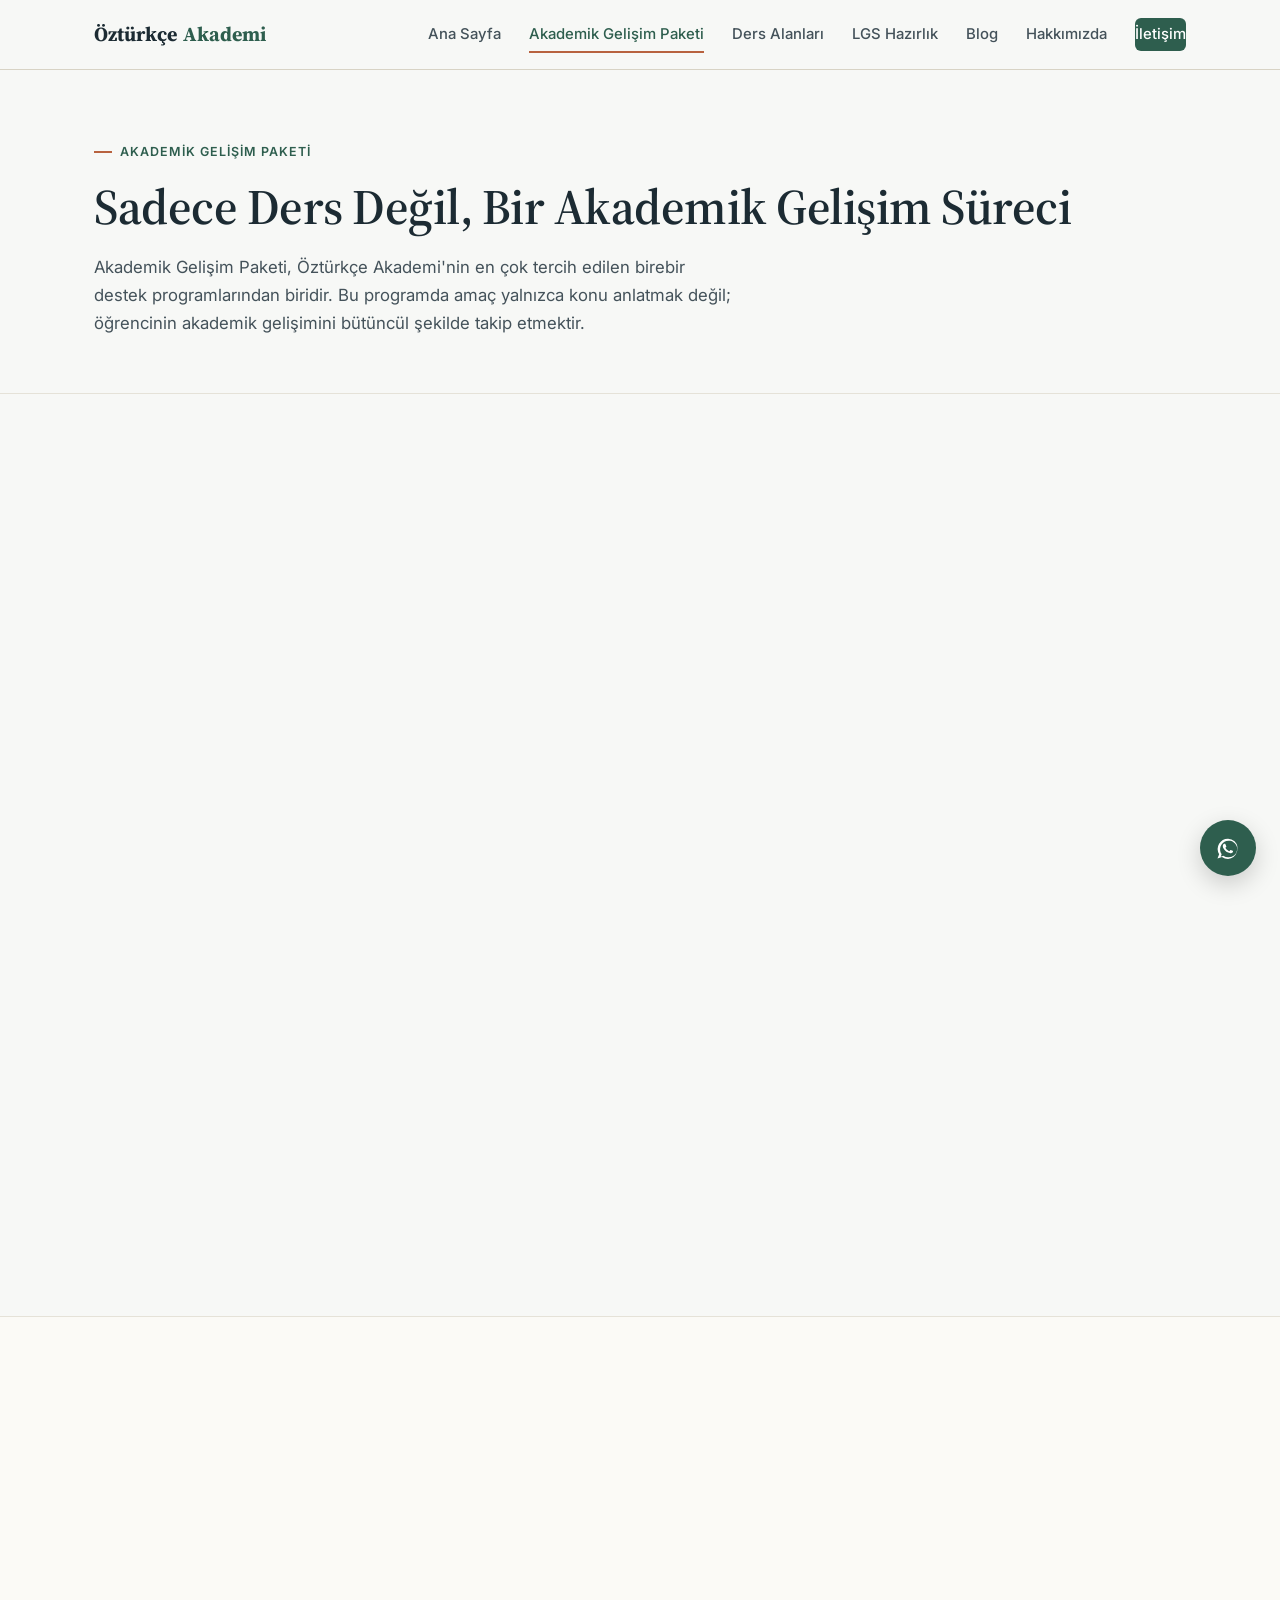
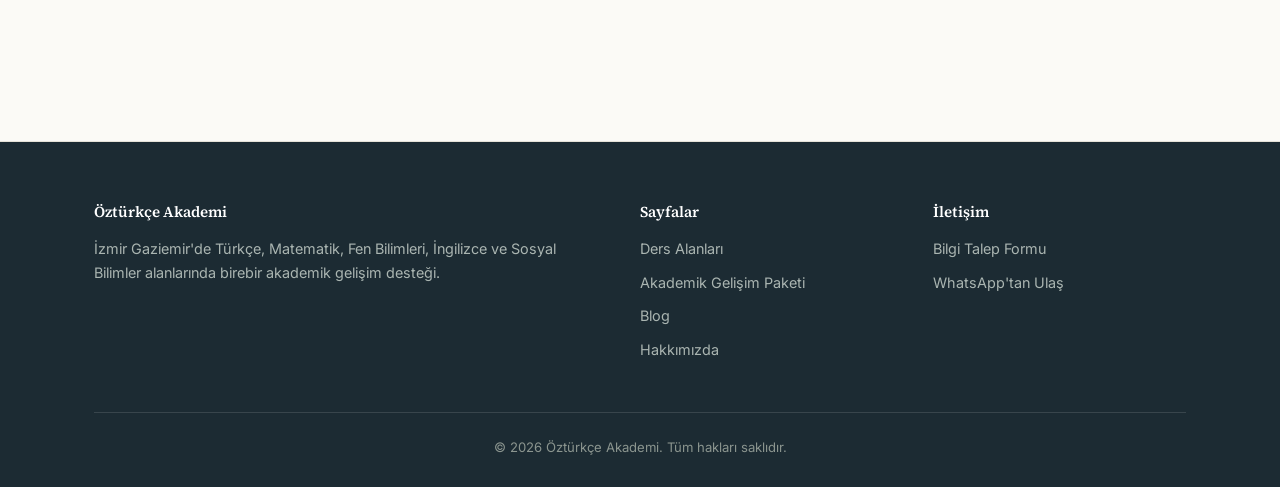
==== akademik-gelisim-paketi.html @ be7830d5 "Add files via upload" ====
<!DOCTYPE html>
<html lang="tr">
<head>
<meta charset="UTF-8">
<meta name="viewport" content="width=device-width, initial-scale=1.0">
<title>Akademik Gelişim Paketi | Öztürkçe Akademi</title>
<meta name="description" content="Sadece ders değil, bir akademik gelişim süreci. Öztürkçe Akademi'nin en çok tercih edilen birebir destek programı.">
<link rel="preconnect" href="https://fonts.googleapis.com">
<link rel="preconnect" href="https://fonts.gstatic.com" crossorigin>
<link href="https://fonts.googleapis.com/css2?family=Source+Serif+4:wght@500;600;700&family=Inter:wght@400;500;600;700&display=swap" rel="stylesheet">
<link rel="stylesheet" href="style.css">
</head>
<body>

<header class="site-header">
  <div class="header-inner">
    <a href="index.html" class="logo">Öztürkçe<span>Akademi</span></a>
    <nav class="nav-links">
      <a href="index.html" data-page="index.html">Ana Sayfa</a>
      <a href="akademik-gelisim-paketi.html" data-page="akademik-gelisim-paketi.html" class="active">Akademik Gelişim Paketi</a>
      <a href="ders-alanlari.html" data-page="ders-alanlari.html">Ders Alanları</a>
      <a href="lgs-hazirlik.html" data-page="lgs-hazirlik.html">LGS Hazırlık</a>
      <a href="blog.html" data-page="blog.html">Blog</a>
      <a href="hakkimizda.html" data-page="hakkimizda.html">Hakkımızda</a>
      <a href="iletisim.html" data-page="iletisim.html" class="nav-cta">İletişim</a>
    </nav>
    <button class="menu-toggle" aria-label="Menüyü aç"><span></span><span></span><span></span></button>
  </div>
</header>

<section class="page-hero">
  <div class="container">
    <span class="eyebrow">Akademik Gelişim Paketi</span>
    <h1>Sadece Ders Değil, Bir Akademik Gelişim Süreci</h1>
    <p class="lead">Akademik Gelişim Paketi, Öztürkçe Akademi'nin en çok tercih edilen birebir destek programlarından biridir. Bu programda amaç yalnızca konu anlatmak değil; öğrencinin akademik gelişimini bütüncül şekilde takip etmektir.</p>
  </div>
</section>

<section class="section">
  <div class="container">
    <div class="section-head fade-up">
      <span class="eyebrow">Program İçeriği</span>
      <h2>Program İçerisinde Yer Alabilecek Başlıklar</h2>
    </div>

    <div class="grid grid-3">
      <div class="note-card fade-up">
        <span class="note-label">Ders</span>
        <h3>Birebir Ders Desteği</h3>
        <p>Öğrencinin ihtiyacına göre planlanan düzenli dersler.</p>
      </div>
      <div class="note-card fade-up">
        <span class="note-label">Plan</span>
        <h3>Çalışma Planı Oluşturma</h3>
        <p>Öğrenciye özel haftalık/aylık çalışma planı.</p>
      </div>
      <div class="note-card fade-up">
        <span class="note-label">Takip</span>
        <h3>Ödev Takibi</h3>
        <p>Verilen ödevlerin düzenli olarak takip edilmesi.</p>
      </div>
      <div class="note-card fade-up">
        <span class="note-label">Uygulama</span>
        <h3>Soru Çözüm Desteği</h3>
        <p>Bilginin soruya dönüştürülmesine yönelik çalışma.</p>
      </div>
      <div class="note-card fade-up">
        <span class="note-label">Değerlendirme</span>
        <h3>Deneme Analizi</h3>
        <p>Deneme sonuçlarının incelenip eksiklerin belirlenmesi.</p>
      </div>
      <div class="note-card fade-up">
        <span class="note-label">Yön</span>
        <h3>Hedef Belirleme</h3>
        <p>Öğrenciyle birlikte gerçekçi akademik hedefler oluşturma.</p>
      </div>
    </div>

    <div class="note-card fade-up mt-40" style="border-left-color: var(--clay);">
      <span class="note-label">İletişim</span>
      <h3>Düzenli Veli Bilgilendirmesi</h3>
      <p>Süreç boyunca veliler, öğrencinin gelişimi hakkında düzenli olarak bilgilendirilir.</p>
    </div>
  </div>
</section>

<section class="section section-alt">
  <div class="container text-center fade-up" style="max-width:680px;">
    <h2>Bu Paket Hakkında Bilgi Almak İster Misiniz?</h2>
    <p style="margin-top:16px; margin-bottom:32px;">Öğrencinizin ihtiyaçlarını değerlendirelim ve Akademik Gelişim Paketi'nin uygunluğunu birlikte inceleyelim.</p>
    <div class="hero-actions" style="justify-content:center;">
      <a href="iletisim.html" class="btn btn-primary">Bilgi Al</a>
      <a href="#" data-whatsapp class="btn btn-whatsapp">WhatsApp'tan Ulaş</a>
    </div>
  </div>
</section>

<footer class="site-footer">
  <div class="container">
    <div class="footer-grid">
      <div>
        <h4>Öztürkçe Akademi</h4>
        <p>İzmir Gaziemir'de Türkçe, Matematik, Fen Bilimleri, İngilizce ve Sosyal Bilimler alanlarında birebir akademik gelişim desteği.</p>
      </div>
      <div>
        <h4>Sayfalar</h4>
        <a href="ders-alanlari.html">Ders Alanları</a>
        <a href="akademik-gelisim-paketi.html">Akademik Gelişim Paketi</a>
        <a href="blog.html">Blog</a>
        <a href="hakkimizda.html">Hakkımızda</a>
      </div>
      <div>
        <h4>İletişim</h4>
        <a href="iletisim.html">Bilgi Talep Formu</a>
        <a href="#" data-whatsapp>WhatsApp'tan Ulaş</a>
      </div>
    </div>
    <div class="footer-bottom">© 2026 Öztürkçe Akademi. Tüm hakları saklıdır.</div>
  </div>
</footer>

<a href="#" data-whatsapp class="whatsapp-float" aria-label="WhatsApp">
  <svg width="28" height="28" viewBox="0 0 24 24" fill="none"><path d="M17.6 6.32A8.86 8.86 0 0 0 12.05 4a8.83 8.83 0 0 0-7.65 13.3L3 21l3.84-1.34a8.84 8.84 0 0 0 5.2 1.67A8.86 8.86 0 0 0 17.6 6.32ZM12.05 19.9a7.33 7.33 0 0 1-3.74-1.03l-.27-.16-2.27.8.76-2.2-.18-.28a7.36 7.36 0 1 1 13.6-3.94 7.34 7.34 0 0 1-7.9 6.81Zm4.04-5.5c-.22-.11-1.3-.64-1.5-.71-.2-.07-.35-.11-.5.11-.15.22-.57.71-.7.85-.13.15-.26.16-.48.05-.22-.1-.94-.35-1.79-1.1-.66-.59-1.1-1.32-1.23-1.54-.13-.22-.01-.34.1-.45.1-.1.22-.27.33-.4.11-.13.15-.23.22-.38.07-.15.04-.28-.03-.39-.07-.11-.5-1.2-.69-1.65-.18-.43-.37-.37-.5-.38-.13-.01-.27-.01-.42-.01-.15 0-.38.05-.58.27-.2.22-.77.75-.77 1.84 0 1.08.79 2.13.9 2.28.11.15 1.5 2.3 3.68 3.14 2.18.84 2.18.56 2.57.53.39-.04 1.3-.53 1.48-1.04.18-.51.18-.95.13-1.04-.05-.1-.2-.16-.42-.27Z" fill="white"/></svg>
</a>

<script src="main.js"></script>
</body>
</html>
---- style.css ----
/* ====================================================
   ÖZTÜRKÇE AKADEMİ — ORTAK STİL
   ==================================================== */

:root {
  /* Renkler */
  --paper: #F7F8F6;
  --paper-warm: #FBFAF6;
  --ink: #1C2B33;
  --ink-soft: #44525A;
  --pine: #2E5E4E;
  --pine-dark: #20453A;
  --clay: #B8623F;
  --clay-dark: #9C4F30;
  --line: #D8D3C5;
  --line-soft: #E5E2D8;
  --card-bg: #FFFFFF;

  /* Tipografi */
  --font-display: "Source Serif 4", Georgia, serif;
  --font-body: "Inter", -apple-system, BlinkMacSystemFont, "Segoe UI", sans-serif;

  /* Ölçü */
  --max-width: 1140px;
  --radius: 6px;
}

* {
  margin: 0;
  padding: 0;
  box-sizing: border-box;
}

html {
  scroll-behavior: smooth;
}

body {
  font-family: var(--font-body);
  background: var(--paper);
  color: var(--ink);
  line-height: 1.65;
  font-size: 16px;
  -webkit-font-smoothing: antialiased;
}

@media (prefers-reduced-motion: reduce) {
  *, *::before, *::after {
    animation-duration: 0.001ms !important;
    animation-iteration-count: 1 !important;
    transition-duration: 0.001ms !important;
    scroll-behavior: auto !important;
  }
}

img { max-width: 100%; display: block; }

a { color: inherit; text-decoration: none; }

.container {
  max-width: var(--max-width);
  margin: 0 auto;
  padding: 0 24px;
}

h1, h2, h3, h4 {
  font-family: var(--font-display);
  font-weight: 600;
  color: var(--ink);
  line-height: 1.25;
}

h1 { font-size: clamp(2rem, 4vw, 3.1rem); letter-spacing: -0.01em; }
h2 { font-size: clamp(1.6rem, 3vw, 2.3rem); letter-spacing: -0.01em; }
h3 { font-size: 1.25rem; }

p { color: var(--ink-soft); }

.eyebrow {
  display: inline-flex;
  align-items: center;
  gap: 8px;
  font-family: var(--font-body);
  font-size: 0.78rem;
  font-weight: 600;
  letter-spacing: 0.08em;
  text-transform: uppercase;
  color: var(--pine);
  margin-bottom: 14px;
}

.eyebrow::before {
  content: "";
  width: 18px;
  height: 2px;
  background: var(--clay);
  display: inline-block;
}

/* ---------- Üst menü ---------- */
.site-header {
  position: sticky;
  top: 0;
  z-index: 100;
  background: rgba(247, 248, 246, 0.92);
  backdrop-filter: blur(8px);
  border-bottom: 1px solid var(--line);
}

.header-inner {
  display: flex;
  align-items: center;
  justify-content: space-between;
  padding: 18px 24px;
  max-width: var(--max-width);
  margin: 0 auto;
}

.logo {
  font-family: var(--font-display);
  font-size: 1.25rem;
  font-weight: 700;
  color: var(--ink);
  display: flex;
  align-items: baseline;
  gap: 6px;
}

.logo span {
  color: var(--pine);
}

.nav-links {
  display: flex;
  gap: 28px;
  align-items: center;
}

.nav-links a {
  font-size: 0.93rem;
  font-weight: 500;
  color: var(--ink-soft);
  position: relative;
  padding: 4px 0;
  transition: color 0.2s ease;
}

.nav-links a:hover,
.nav-links a.active {
  color: var(--pine);
}

.nav-links a.active::after {
  content: "";
  position: absolute;
  bottom: -2px;
  left: 0;
  width: 100%;
  height: 2px;
  background: var(--clay);
}

.nav-cta {
  background: var(--pine);
  color: #fff !important;
  padding: 10px 20px;
  border-radius: var(--radius);
  font-weight: 600;
  font-size: 0.9rem;
  transition: background 0.2s ease;
}

.nav-cta:hover {
  background: var(--pine-dark);
}

.menu-toggle {
  display: none;
  flex-direction: column;
  gap: 5px;
  background: none;
  border: none;
  cursor: pointer;
  padding: 6px;
}

.menu-toggle span {
  width: 24px;
  height: 2px;
  background: var(--ink);
}

@media (max-width: 880px) {
  .nav-links {
    position: fixed;
    top: 65px;
    left: 0;
    right: 0;
    background: var(--paper);
    flex-direction: column;
    align-items: flex-start;
    gap: 0;
    border-bottom: 1px solid var(--line);
    max-height: 0;
    overflow: hidden;
    transition: max-height 0.3s ease;
  }

  .nav-links.open {
    max-height: 480px;
  }

  .nav-links a {
    width: 100%;
    padding: 16px 24px;
    border-bottom: 1px solid var(--line-soft);
  }

  .nav-cta {
    margin: 16px 24px;
  }

  .menu-toggle {
    display: flex;
  }
}

/* ---------- Butonlar ---------- */
.btn {
  display: inline-flex;
  align-items: center;
  gap: 8px;
  padding: 14px 28px;
  border-radius: var(--radius);
  font-weight: 600;
  font-size: 0.95rem;
  cursor: pointer;
  border: none;
  transition: transform 0.15s ease, background 0.2s ease, box-shadow 0.2s ease;
  font-family: var(--font-body);
}

.btn-primary {
  background: var(--pine);
  color: #fff;
}

.btn-primary:hover {
  background: var(--pine-dark);
  box-shadow: 0 6px 18px rgba(46, 94, 78, 0.25);
}

.btn-secondary {
  background: transparent;
  color: var(--ink);
  border: 1.5px solid var(--line);
}

.btn-secondary:hover {
  border-color: var(--pine);
  color: var(--pine);
}

.btn-whatsapp {
  background: #fff;
  color: var(--ink);
  border: 1.5px solid var(--line);
}

.btn-whatsapp:hover {
  border-color: var(--clay);
  color: var(--clay-dark);
}

/* ---------- Hero ---------- */
.hero {
  padding: 100px 0 90px;
  position: relative;
  overflow: hidden;
}

.hero::before {
  content: "";
  position: absolute;
  top: -120px;
  right: -120px;
  width: 420px;
  height: 420px;
  background: radial-gradient(circle, rgba(46, 94, 78, 0.08), transparent 70%);
  pointer-events: none;
}

.hero-inner {
  max-width: 760px;
  position: relative;
  z-index: 1;
}

.hero h1 {
  margin-bottom: 22px;
}

.hero .lead {
  font-size: 1.1rem;
  color: var(--ink-soft);
  max-width: 620px;
  margin-bottom: 36px;
}

.hero-actions {
  display: flex;
  gap: 14px;
  flex-wrap: wrap;
}

/* ---------- Bölüm genel ---------- */
.section {
  padding: 88px 0;
}

.section-alt {
  background: var(--paper-warm);
  border-top: 1px solid var(--line-soft);
  border-bottom: 1px solid var(--line-soft);
}

.section-head {
  max-width: 680px;
  margin-bottom: 52px;
}

.section-head.center {
  margin-left: auto;
  margin-right: auto;
  text-align: center;
}

.section-head p {
  font-size: 1.02rem;
}

/* ---------- Not defteri kartı (imza öğesi) ---------- */
.note-card {
  background: var(--card-bg);
  border: 1px solid var(--line-soft);
  border-left: 3px solid var(--pine);
  border-radius: var(--radius);
  padding: 28px 26px;
  transition: border-left-color 0.2s ease, transform 0.2s ease;
}

.note-card:hover {
  border-left-color: var(--clay);
  transform: translateY(-2px);
}

.note-card .note-label {
  font-size: 0.72rem;
  font-weight: 700;
  letter-spacing: 0.06em;
  text-transform: uppercase;
  color: var(--clay-dark);
  margin-bottom: 12px;
  display: block;
}

.note-card h3 {
  margin-bottom: 10px;
}

.note-card p {
  font-size: 0.95rem;
  margin: 0;
}

.grid {
  display: grid;
  gap: 22px;
}

.grid-3 { grid-template-columns: repeat(3, 1fr); }
.grid-2 { grid-template-columns: repeat(2, 1fr); }

@media (max-width: 880px) {
  .grid-3, .grid-2 { grid-template-columns: 1fr; }
}

/* ---------- Ders alanı kartları ---------- */
.subject-card {
  background: var(--card-bg);
  border: 1px solid var(--line-soft);
  border-radius: var(--radius);
  padding: 32px;
}

.subject-card h3 {
  margin-bottom: 12px;
  color: var(--pine-dark);
}

.subject-card > p {
  font-size: 0.95rem;
  margin-bottom: 18px;
}

.subject-card ul {
  list-style: none;
  display: flex;
  flex-direction: column;
  gap: 9px;
}

.subject-card li {
  font-size: 0.92rem;
  color: var(--ink-soft);
  padding-left: 18px;
  position: relative;
}

.subject-card li::before {
  content: "—";
  position: absolute;
  left: 0;
  color: var(--clay);
}

/* ---------- Süreç adımları ---------- */
.process-list {
  display: flex;
  flex-direction: column;
}

.process-step {
  display: grid;
  grid-template-columns: 64px 1fr;
  gap: 20px;
  padding: 26px 0;
  border-bottom: 1px solid var(--line-soft);
}

.process-step:last-child { border-bottom: none; }

.process-num {
  font-family: var(--font-display);
  font-size: 1.6rem;
  color: var(--line);
  font-weight: 700;
}

.process-step h3 { margin-bottom: 6px; }
.process-step p { font-size: 0.95rem; margin: 0; }

/* ---------- Liste / checkmark ---------- */
.check-grid {
  display: grid;
  grid-template-columns: repeat(2, 1fr);
  gap: 16px 32px;
}

@media (max-width: 700px) {
  .check-grid { grid-template-columns: 1fr; }
}

.check-item {
  display: flex;
  align-items: flex-start;
  gap: 12px;
  font-size: 0.97rem;
  color: var(--ink);
}

.check-item .mark {
  color: var(--pine);
  font-weight: 700;
  flex-shrink: 0;
}

/* ---------- SSS ---------- */
.faq-item {
  border-bottom: 1px solid var(--line-soft);
}

.faq-question {
  width: 100%;
  text-align: left;
  background: none;
  border: none;
  padding: 22px 0;
  font-family: var(--font-display);
  font-size: 1.05rem;
  font-weight: 600;
  color: var(--ink);
  cursor: pointer;
  display: flex;
  justify-content: space-between;
  align-items: center;
  gap: 16px;
}

.faq-question .icon {
  flex-shrink: 0;
  width: 22px;
  height: 22px;
  border: 1.5px solid var(--line);
  border-radius: 50%;
  display: flex;
  align-items: center;
  justify-content: center;
  font-size: 0.85rem;
  color: var(--pine);
  transition: transform 0.25s ease;
}

.faq-item.open .icon {
  transform: rotate(45deg);
  border-color: var(--pine);
}

.faq-answer {
  max-height: 0;
  overflow: hidden;
  transition: max-height 0.3s ease;
}

.faq-item.open .faq-answer {
  max-height: 300px;
}

.faq-answer p {
  padding-bottom: 22px;
  font-size: 0.96rem;
}

/* ---------- Form ---------- */
.form-card {
  background: var(--card-bg);
  border: 1px solid var(--line-soft);
  border-radius: var(--radius);
  padding: 40px;
}

.form-row {
  display: grid;
  grid-template-columns: 1fr 1fr;
  gap: 18px;
}

@media (max-width: 600px) {
  .form-row { grid-template-columns: 1fr; }
}

.field {
  display: flex;
  flex-direction: column;
  gap: 7px;
  margin-bottom: 18px;
}

.field label {
  font-size: 0.85rem;
  font-weight: 600;
  color: var(--ink);
}

.field label .req {
  color: var(--clay);
}

.field input,
.field select,
.field textarea {
  font-family: var(--font-body);
  font-size: 0.95rem;
  padding: 12px 14px;
  border: 1.5px solid var(--line);
  border-radius: var(--radius);
  background: var(--paper);
  color: var(--ink);
  transition: border-color 0.2s ease;
}

.field input:focus,
.field select:focus,
.field textarea:focus {
  outline: none;
  border-color: var(--pine);
}

.field textarea { resize: vertical; min-height: 100px; }

.form-status {
  margin-top: 16px;
  font-size: 0.92rem;
  padding: 12px 16px;
  border-radius: var(--radius);
  display: none;
}

.form-status.success {
  display: block;
  background: rgba(46, 94, 78, 0.1);
  color: var(--pine-dark);
}

.form-status.error {
  display: block;
  background: rgba(184, 98, 63, 0.1);
  color: var(--clay-dark);
}

/* ---------- Footer ---------- */
.site-footer {
  background: var(--ink);
  color: #D9DEDC;
  padding: 60px 0 28px;
}

.footer-grid {
  display: grid;
  grid-template-columns: 2fr 1fr 1fr;
  gap: 40px;
  margin-bottom: 40px;
}

@media (max-width: 700px) {
  .footer-grid { grid-template-columns: 1fr; }
}

.footer-grid h4 {
  color: #fff;
  font-size: 0.95rem;
  margin-bottom: 16px;
}

.footer-grid a, .footer-grid p {
  color: #AAB5B1;
  font-size: 0.9rem;
  display: block;
  margin-bottom: 10px;
}

.footer-grid a:hover { color: #fff; }

.footer-bottom {
  border-top: 1px solid rgba(255,255,255,0.12);
  padding-top: 24px;
  font-size: 0.82rem;
  color: #8B958F;
  text-align: center;
}

/* ---------- Scroll fade-up ---------- */
.fade-up {
  opacity: 0;
  transform: translateY(16px);
  transition: opacity 0.6s ease, transform 0.6s ease;
}

.fade-up.visible {
  opacity: 1;
  transform: translateY(0);
}

/* ---------- Sayfa üst başlığı (alt sayfalar için) ---------- */
.page-hero {
  padding: 64px 0 56px;
  border-bottom: 1px solid var(--line-soft);
}

.page-hero .lead {
  font-size: 1.05rem;
  max-width: 640px;
  margin-top: 16px;
}

/* ---------- WhatsApp sabit buton ---------- */
.whatsapp-float {
  position: fixed;
  bottom: 24px;
  right: 24px;
  background: var(--pine);
  color: #fff;
  width: 56px;
  height: 56px;
  border-radius: 50%;
  display: flex;
  align-items: center;
  justify-content: center;
  box-shadow: 0 8px 24px rgba(0,0,0,0.18);
  z-index: 99;
  transition: transform 0.2s ease, background 0.2s ease;
}

.whatsapp-float:hover {
  background: var(--pine-dark);
  transform: scale(1.06);
}

/* ---------- Yardımcı ---------- */
.text-center { text-align: center; }
.mt-40 { margin-top: 40px; }
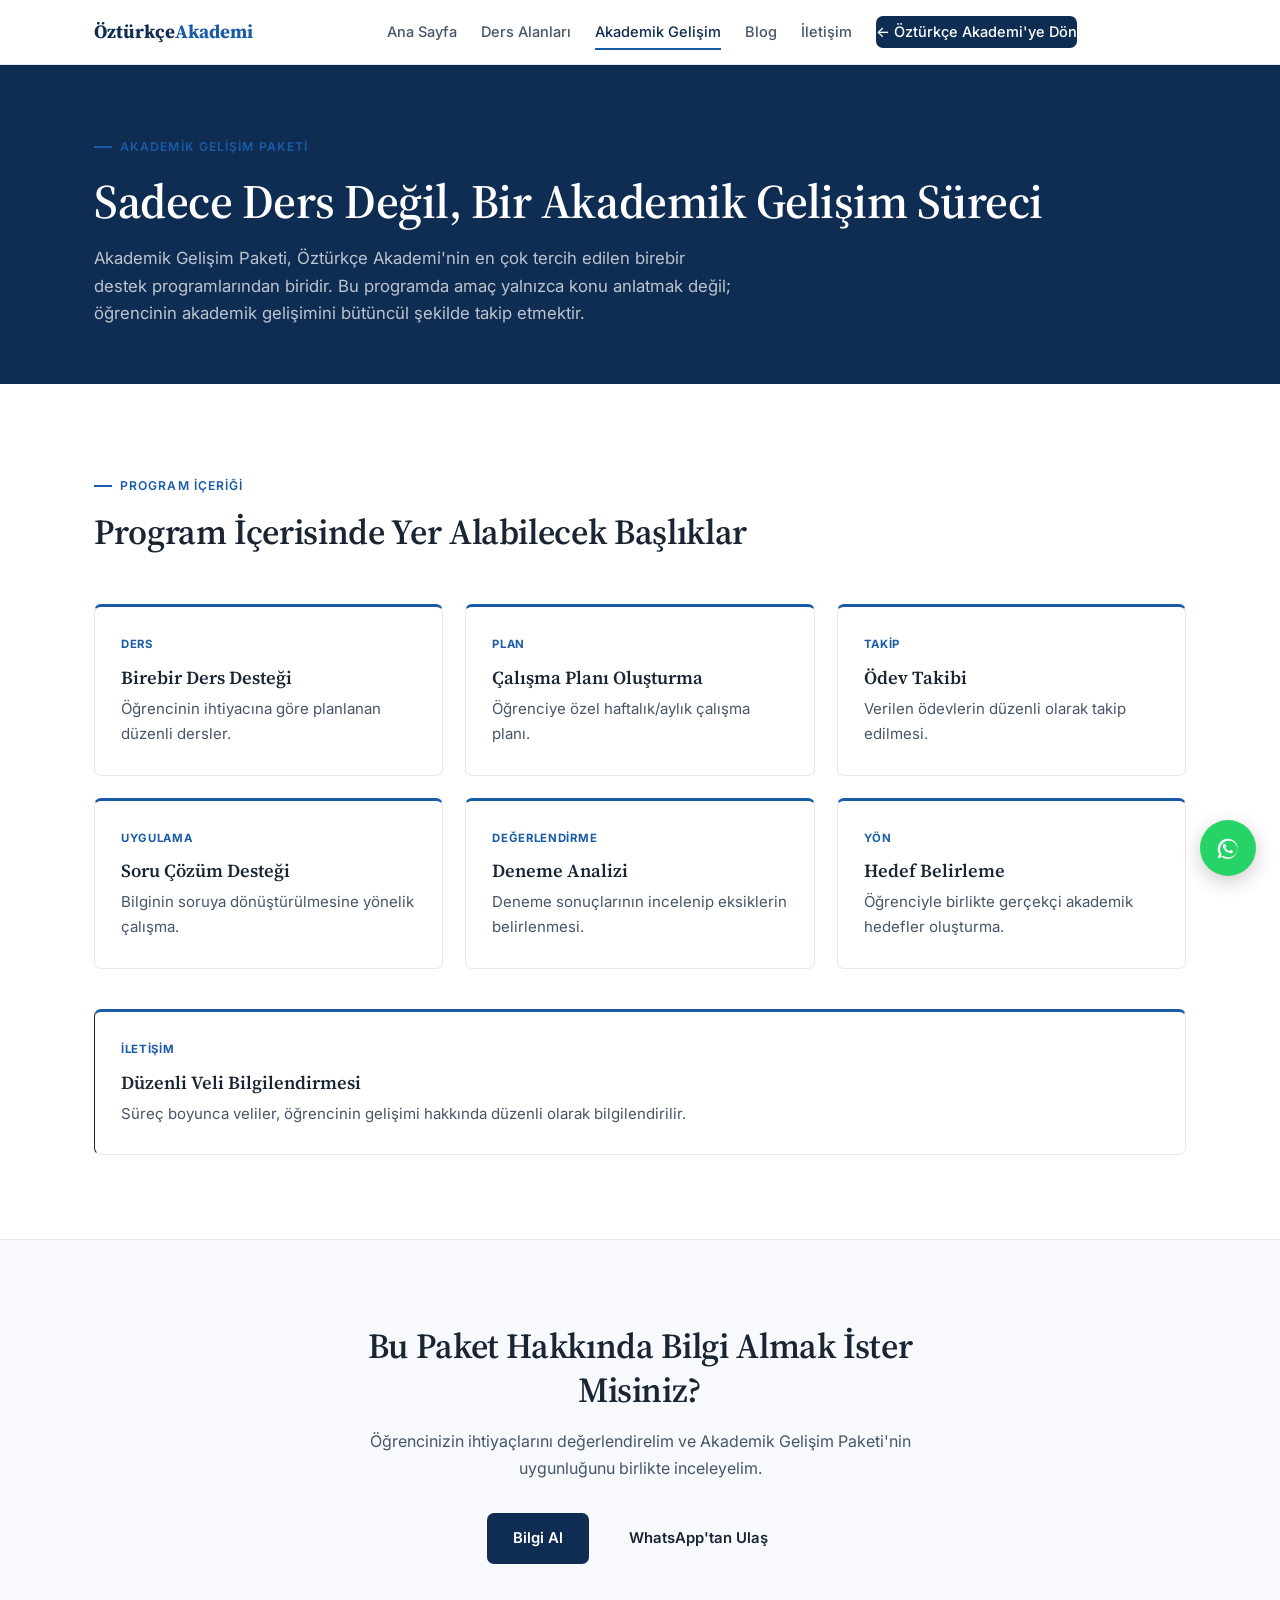
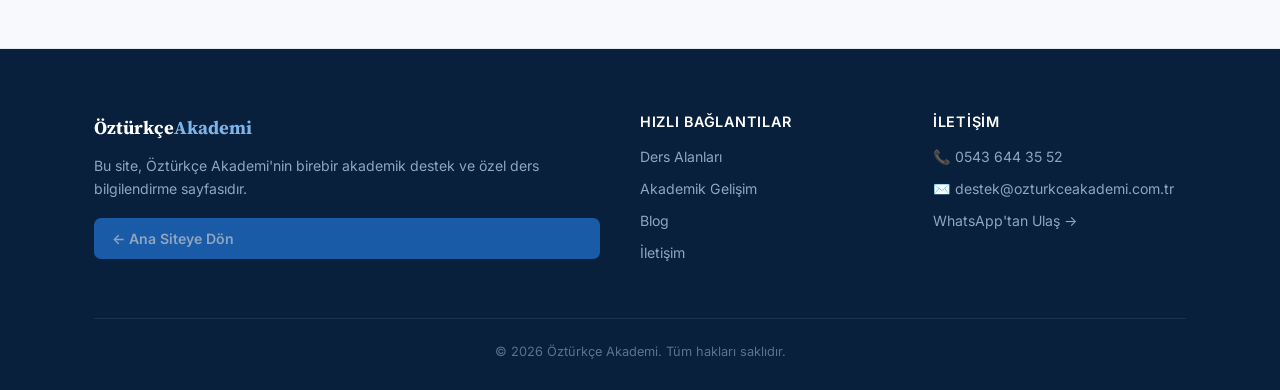
==== commit b9c1d356: "Update akademik-gelisim-paketi.html" ====
--- a/akademik-gelisim-paketi.html
+++ b/akademik-gelisim-paketi.html
@@ -14,17 +14,18 @@
 
 <header class="site-header">
   <div class="header-inner">
-    <a href="index.html" class="logo">Öztürkçe<span>Akademi</span></a>
+    <a href="https://ozturkceakademi.com" class="logo">Öztürkçe<span>Akademi</span></a>
     <nav class="nav-links">
       <a href="index.html" data-page="index.html">Ana Sayfa</a>
-      <a href="akademik-gelisim-paketi.html" data-page="akademik-gelisim-paketi.html" class="active">Akademik Gelişim Paketi</a>
       <a href="ders-alanlari.html" data-page="ders-alanlari.html">Ders Alanları</a>
-      <a href="lgs-hazirlik.html" data-page="lgs-hazirlik.html">LGS Hazırlık</a>
+      <a href="akademik-gelisim-paketi.html" data-page="akademik-gelisim-paketi.html">Akademik Gelişim</a>
       <a href="blog.html" data-page="blog.html">Blog</a>
-      <a href="hakkimizda.html" data-page="hakkimizda.html">Hakkımızda</a>
-      <a href="iletisim.html" data-page="iletisim.html" class="nav-cta">İletişim</a>
+      <a href="iletisim.html" data-page="iletisim.html">İletişim</a>
+      <a href="https://ozturkceakademi.com" class="nav-cta-back">← Öztürkçe Akademi'ye Dön</a>
     </nav>
-    <button class="menu-toggle" aria-label="Menüyü aç"><span></span><span></span><span></span></button>
+    <button class="menu-toggle" aria-label="Menüyü aç">
+      <span></span><span></span><span></span>
+    </button>
   </div>
 </header>
 
@@ -98,21 +99,23 @@
 <footer class="site-footer">
   <div class="container">
     <div class="footer-grid">
-      <div>
-        <h4>Öztürkçe Akademi</h4>
-        <p>İzmir Gaziemir'de Türkçe, Matematik, Fen Bilimleri, İngilizce ve Sosyal Bilimler alanlarında birebir akademik gelişim desteği.</p>
+      <div class="footer-brand">
+        <a href="https://ozturkceakademi.com" class="logo">Öztürkçe<span>Akademi</span></a>
+        <p>Bu site, Öztürkçe Akademi'nin birebir akademik destek ve özel ders bilgilendirme sayfasıdır.</p>
+        <a href="https://ozturkceakademi.com" class="footer-back-btn">← Ana Siteye Dön</a>
       </div>
-      <div>
-        <h4>Sayfalar</h4>
+      <div class="footer-col">
+        <h4>Hızlı Bağlantılar</h4>
         <a href="ders-alanlari.html">Ders Alanları</a>
-        <a href="akademik-gelisim-paketi.html">Akademik Gelişim Paketi</a>
+        <a href="akademik-gelisim-paketi.html">Akademik Gelişim</a>
         <a href="blog.html">Blog</a>
-        <a href="hakkimizda.html">Hakkımızda</a>
+        <a href="iletisim.html">İletişim</a>
       </div>
-      <div>
+      <div class="footer-col">
         <h4>İletişim</h4>
-        <a href="iletisim.html">Bilgi Talep Formu</a>
-        <a href="#" data-whatsapp>WhatsApp'tan Ulaş</a>
+        <p>📞 0543 644 35 52</p>
+        <p>✉️ destek@ozturkceakademi.com.tr</p>
+        <a href="#" data-whatsapp style="margin-top:8px;">WhatsApp'tan Ulaş →</a>
       </div>
     </div>
     <div class="footer-bottom">© 2026 Öztürkçe Akademi. Tüm hakları saklıdır.</div>
--- a/style.css
+++ b/style.css
@@ -1,44 +1,41 @@
 /* ====================================================
-   ÖZTÜRKÇE AKADEMİ — ORTAK STİL
+   ÖZTÜRKÇE AKADEMİ ÖZEL DERS — ORTAK STİL
+   Marka: Lacivert / Kurumsal Mavi / Beyaz
    ==================================================== */
 
 :root {
-  /* Renkler */
-  --paper: #F7F8F6;
-  --paper-warm: #FBFAF6;
-  --ink: #1C2B33;
-  --ink-soft: #44525A;
-  --pine: #2E5E4E;
-  --pine-dark: #20453A;
-  --clay: #B8623F;
-  --clay-dark: #9C4F30;
-  --line: #D8D3C5;
-  --line-soft: #E5E2D8;
-  --card-bg: #FFFFFF;
+  /* Ana renkler — lacivert & mavi */
+  --navy:       #0F2C52;
+  --navy-dark:  #09203C;
+  --blue:       #1A5BA8;
+  --blue-light: #2E74C0;
+  --blue-pale:  #EBF2FB;
+  --white:      #FFFFFF;
+  --off-white:  #F7F9FC;
+  --gray-light: #EEF1F5;
+  --gray:       #C8D0DA;
+  --gray-soft:  #E4E9F0;
+  --text:       #1A2533;
+  --text-soft:  #475569;
+  --card-bg:    #FFFFFF;
 
   /* Tipografi */
   --font-display: "Source Serif 4", Georgia, serif;
-  --font-body: "Inter", -apple-system, BlinkMacSystemFont, "Segoe UI", sans-serif;
+  --font-body:    "Inter", -apple-system, BlinkMacSystemFont, "Segoe UI", sans-serif;
 
   /* Ölçü */
   --max-width: 1140px;
-  --radius: 6px;
-}
-
-* {
-  margin: 0;
-  padding: 0;
-  box-sizing: border-box;
-}
-
-html {
-  scroll-behavior: smooth;
-}
+  --radius:    7px;
+}
+
+* { margin: 0; padding: 0; box-sizing: border-box; }
+
+html { scroll-behavior: smooth; }
 
 body {
   font-family: var(--font-body);
-  background: var(--paper);
-  color: var(--ink);
+  background: var(--white);
+  color: var(--text);
   line-height: 1.65;
   font-size: 16px;
   -webkit-font-smoothing: antialiased;
@@ -47,15 +44,12 @@
 @media (prefers-reduced-motion: reduce) {
   *, *::before, *::after {
     animation-duration: 0.001ms !important;
-    animation-iteration-count: 1 !important;
     transition-duration: 0.001ms !important;
-    scroll-behavior: auto !important;
   }
 }
 
 img { max-width: 100%; display: block; }
-
-a { color: inherit; text-decoration: none; }
+a   { color: inherit; text-decoration: none; }
 
 .container {
   max-width: var(--max-width);
@@ -66,26 +60,26 @@
 h1, h2, h3, h4 {
   font-family: var(--font-display);
   font-weight: 600;
-  color: var(--ink);
+  color: var(--text);
   line-height: 1.25;
 }
 
-h1 { font-size: clamp(2rem, 4vw, 3.1rem); letter-spacing: -0.01em; }
-h2 { font-size: clamp(1.6rem, 3vw, 2.3rem); letter-spacing: -0.01em; }
-h3 { font-size: 1.25rem; }
-
-p { color: var(--ink-soft); }
+h1 { font-size: clamp(2rem, 4vw, 3rem); letter-spacing: -0.01em; }
+h2 { font-size: clamp(1.55rem, 3vw, 2.2rem); letter-spacing: -0.01em; }
+h3 { font-size: 1.15rem; }
+
+p { color: var(--text-soft); }
 
 .eyebrow {
   display: inline-flex;
   align-items: center;
   gap: 8px;
   font-family: var(--font-body);
-  font-size: 0.78rem;
-  font-weight: 600;
-  letter-spacing: 0.08em;
+  font-size: 0.76rem;
+  font-weight: 600;
+  letter-spacing: 0.09em;
   text-transform: uppercase;
-  color: var(--pine);
+  color: var(--blue);
   margin-bottom: 14px;
 }
 
@@ -93,86 +87,85 @@
   content: "";
   width: 18px;
   height: 2px;
-  background: var(--clay);
+  background: var(--blue);
   display: inline-block;
 }
 
-/* ---------- Üst menü ---------- */
+/* ========== ÜST MENÜ ========== */
 .site-header {
   position: sticky;
   top: 0;
   z-index: 100;
-  background: rgba(247, 248, 246, 0.92);
+  background: rgba(255, 255, 255, 0.96);
   backdrop-filter: blur(8px);
-  border-bottom: 1px solid var(--line);
+  border-bottom: 1px solid var(--gray-soft);
+  box-shadow: 0 1px 4px rgba(0,0,0,0.06);
 }
 
 .header-inner {
   display: flex;
   align-items: center;
   justify-content: space-between;
-  padding: 18px 24px;
+  padding: 16px 24px;
   max-width: var(--max-width);
   margin: 0 auto;
+  gap: 24px;
 }
 
 .logo {
   font-family: var(--font-display);
-  font-size: 1.25rem;
+  font-size: 1.18rem;
   font-weight: 700;
-  color: var(--ink);
-  display: flex;
-  align-items: baseline;
-  gap: 6px;
-}
-
-.logo span {
-  color: var(--pine);
-}
+  color: var(--navy);
+  white-space: nowrap;
+  flex-shrink: 0;
+}
+
+.logo span { color: var(--blue); }
 
 .nav-links {
   display: flex;
-  gap: 28px;
+  gap: 24px;
   align-items: center;
+  flex: 1;
+  justify-content: center;
 }
 
 .nav-links a {
-  font-size: 0.93rem;
+  font-size: 0.91rem;
   font-weight: 500;
-  color: var(--ink-soft);
+  color: var(--text-soft);
+  padding: 4px 0;
   position: relative;
-  padding: 4px 0;
-  transition: color 0.2s ease;
+  transition: color 0.2s;
+  white-space: nowrap;
 }
 
 .nav-links a:hover,
-.nav-links a.active {
-  color: var(--pine);
-}
+.nav-links a.active { color: var(--navy); }
 
 .nav-links a.active::after {
   content: "";
   position: absolute;
-  bottom: -2px;
-  left: 0;
-  width: 100%;
-  height: 2px;
-  background: var(--clay);
-}
-
-.nav-cta {
-  background: var(--pine);
+  bottom: -2px; left: 0;
+  width: 100%; height: 2px;
+  background: var(--blue);
+}
+
+.nav-cta-back {
+  background: var(--navy);
   color: #fff !important;
-  padding: 10px 20px;
-  border-radius: var(--radius);
-  font-weight: 600;
-  font-size: 0.9rem;
-  transition: background 0.2s ease;
-}
-
-.nav-cta:hover {
-  background: var(--pine-dark);
-}
+  padding: 9px 18px;
+  border-radius: var(--radius);
+  font-weight: 600;
+  font-size: 0.87rem;
+  transition: background 0.2s;
+  white-space: nowrap;
+  flex-shrink: 0;
+}
+
+.nav-cta-back:hover { background: var(--blue); }
+.nav-cta-back::after { display: none !important; }
 
 .menu-toggle {
   display: none;
@@ -184,126 +177,112 @@
   padding: 6px;
 }
 
-.menu-toggle span {
-  width: 24px;
-  height: 2px;
-  background: var(--ink);
-}
-
-@media (max-width: 880px) {
+.menu-toggle span { width: 24px; height: 2px; background: var(--text); }
+
+@media (max-width: 900px) {
   .nav-links {
     position: fixed;
-    top: 65px;
-    left: 0;
-    right: 0;
-    background: var(--paper);
+    top: 61px; left: 0; right: 0;
+    background: var(--white);
     flex-direction: column;
     align-items: flex-start;
+    justify-content: flex-start;
     gap: 0;
-    border-bottom: 1px solid var(--line);
+    border-bottom: 1px solid var(--gray-soft);
     max-height: 0;
     overflow: hidden;
     transition: max-height 0.3s ease;
   }
-
-  .nav-links.open {
-    max-height: 480px;
-  }
-
+  .nav-links.open { max-height: 520px; }
   .nav-links a {
     width: 100%;
-    padding: 16px 24px;
-    border-bottom: 1px solid var(--line-soft);
+    padding: 15px 24px;
+    border-bottom: 1px solid var(--gray-light);
   }
-
-  .nav-cta {
-    margin: 16px 24px;
-  }
-
-  .menu-toggle {
-    display: flex;
-  }
-}
-
-/* ---------- Butonlar ---------- */
+  .nav-cta-back { margin: 14px 24px; }
+  .menu-toggle { display: flex; }
+}
+
+/* ========== BUTONLAR ========== */
 .btn {
   display: inline-flex;
   align-items: center;
   gap: 8px;
-  padding: 14px 28px;
-  border-radius: var(--radius);
-  font-weight: 600;
-  font-size: 0.95rem;
+  padding: 13px 26px;
+  border-radius: var(--radius);
+  font-weight: 600;
+  font-size: 0.93rem;
   cursor: pointer;
   border: none;
-  transition: transform 0.15s ease, background 0.2s ease, box-shadow 0.2s ease;
+  transition: transform 0.15s, background 0.2s, box-shadow 0.2s;
   font-family: var(--font-body);
 }
 
 .btn-primary {
-  background: var(--pine);
+  background: var(--navy);
   color: #fff;
 }
-
 .btn-primary:hover {
-  background: var(--pine-dark);
-  box-shadow: 0 6px 18px rgba(46, 94, 78, 0.25);
+  background: var(--blue);
+  box-shadow: 0 6px 20px rgba(26, 91, 168, 0.28);
 }
 
 .btn-secondary {
+  background: var(--white);
+  color: var(--navy);
+  border: 1.5px solid var(--navy);
+}
+.btn-secondary:hover {
+  background: var(--blue-pale);
+}
+
+.btn-outline {
   background: transparent;
-  color: var(--ink);
-  border: 1.5px solid var(--line);
-}
-
-.btn-secondary:hover {
-  border-color: var(--pine);
-  color: var(--pine);
-}
-
-.btn-whatsapp {
-  background: #fff;
-  color: var(--ink);
-  border: 1.5px solid var(--line);
-}
-
-.btn-whatsapp:hover {
-  border-color: var(--clay);
-  color: var(--clay-dark);
-}
-
-/* ---------- Hero ---------- */
+  color: var(--white);
+  border: 1.5px solid rgba(255,255,255,0.55);
+}
+.btn-outline:hover {
+  background: rgba(255,255,255,0.12);
+  border-color: rgba(255,255,255,0.9);
+}
+
+/* ========== HERO ========== */
 .hero {
+  background: var(--navy);
   padding: 100px 0 90px;
   position: relative;
   overflow: hidden;
 }
 
-.hero::before {
+.hero::after {
   content: "";
   position: absolute;
-  top: -120px;
-  right: -120px;
-  width: 420px;
-  height: 420px;
-  background: radial-gradient(circle, rgba(46, 94, 78, 0.08), transparent 70%);
+  top: -100px; right: -100px;
+  width: 480px; height: 480px;
+  background: radial-gradient(circle, rgba(46,116,192,0.25), transparent 70%);
   pointer-events: none;
 }
 
 .hero-inner {
-  max-width: 760px;
+  max-width: 780px;
   position: relative;
   z-index: 1;
 }
 
+.hero .eyebrow {
+  color: rgba(255,255,255,0.7);
+}
+.hero .eyebrow::before { background: rgba(255,255,255,0.5); }
+
 .hero h1 {
-  margin-bottom: 22px;
+  color: #fff;
+  margin-bottom: 20px;
 }
 
 .hero .lead {
-  font-size: 1.1rem;
-  color: var(--ink-soft);
-  max-width: 620px;
+  font-size: 1.08rem;
+  color: rgba(255,255,255,0.78);
+  max-width: 640px;
   margin-bottom: 36px;
 }
 
@@ -313,183 +292,150 @@
   flex-wrap: wrap;
 }
 
-/* ---------- Bölüm genel ---------- */
-.section {
-  padding: 88px 0;
-}
+/* ========== BÖLÜM GENEL ========== */
+.section { padding: 84px 0; }
 
 .section-alt {
-  background: var(--paper-warm);
-  border-top: 1px solid var(--line-soft);
-  border-bottom: 1px solid var(--line-soft);
-}
-
-.section-head {
-  max-width: 680px;
-  margin-bottom: 52px;
-}
-
+  background: var(--off-white);
+  border-top: 1px solid var(--gray-soft);
+  border-bottom: 1px solid var(--gray-soft);
+}
+
+.section-navy {
+  background: var(--navy);
+}
+
+.section-head { max-width: 680px; margin-bottom: 50px; }
 .section-head.center {
-  margin-left: auto;
-  margin-right: auto;
-  text-align: center;
-}
-
-.section-head p {
-  font-size: 1.02rem;
-}
-
-/* ---------- Not defteri kartı (imza öğesi) ---------- */
+  margin-left: auto; margin-right: auto; text-align: center;
+}
+.section-head p { font-size: 1rem; margin-top: 12px; }
+
+/* ========== KART (NOT DEFTERİ) ========== */
 .note-card {
   background: var(--card-bg);
-  border: 1px solid var(--line-soft);
-  border-left: 3px solid var(--pine);
+  border: 1px solid var(--gray-soft);
+  border-top: 3px solid var(--blue);
   border-radius: var(--radius);
   padding: 28px 26px;
-  transition: border-left-color 0.2s ease, transform 0.2s ease;
+  transition: box-shadow 0.2s, transform 0.2s;
 }
 
 .note-card:hover {
-  border-left-color: var(--clay);
+  box-shadow: 0 6px 24px rgba(15, 44, 82, 0.09);
   transform: translateY(-2px);
 }
 
 .note-card .note-label {
-  font-size: 0.72rem;
+  font-size: 0.71rem;
   font-weight: 700;
   letter-spacing: 0.06em;
   text-transform: uppercase;
-  color: var(--clay-dark);
+  color: var(--blue);
   margin-bottom: 12px;
   display: block;
 }
 
-.note-card h3 {
-  margin-bottom: 10px;
-}
-
-.note-card p {
-  font-size: 0.95rem;
-  margin: 0;
-}
-
-.grid {
-  display: grid;
-  gap: 22px;
-}
-
+.note-card h3 { margin-bottom: 8px; }
+.note-card p  { font-size: 0.94rem; margin: 0; }
+
+/* ========== GRID ========== */
+.grid { display: grid; gap: 22px; }
 .grid-3 { grid-template-columns: repeat(3, 1fr); }
 .grid-2 { grid-template-columns: repeat(2, 1fr); }
 
 @media (max-width: 880px) {
+  .grid-3 { grid-template-columns: repeat(2, 1fr); }
+}
+@media (max-width: 600px) {
   .grid-3, .grid-2 { grid-template-columns: 1fr; }
 }
 
-/* ---------- Ders alanı kartları ---------- */
+/* ========== DERS ALANI KARTLARI ========== */
 .subject-card {
   background: var(--card-bg);
-  border: 1px solid var(--line-soft);
-  border-radius: var(--radius);
-  padding: 32px;
-}
-
-.subject-card h3 {
-  margin-bottom: 12px;
-  color: var(--pine-dark);
-}
-
-.subject-card > p {
-  font-size: 0.95rem;
-  margin-bottom: 18px;
-}
-
-.subject-card ul {
-  list-style: none;
-  display: flex;
-  flex-direction: column;
-  gap: 9px;
-}
-
-.subject-card li {
-  font-size: 0.92rem;
-  color: var(--ink-soft);
-  padding-left: 18px;
-  position: relative;
-}
-
-.subject-card li::before {
-  content: "—";
-  position: absolute;
-  left: 0;
-  color: var(--clay);
-}
-
-/* ---------- Süreç adımları ---------- */
-.process-list {
-  display: flex;
-  flex-direction: column;
-}
+  border: 1px solid var(--gray-soft);
+  border-radius: var(--radius);
+  padding: 28px;
+  transition: box-shadow 0.2s;
+}
+
+.subject-card:hover { box-shadow: 0 4px 18px rgba(15,44,82,0.08); }
+
+.subject-card .subject-icon {
+  width: 40px; height: 40px;
+  background: var(--blue-pale);
+  border-radius: 8px;
+  display: flex; align-items: center; justify-content: center;
+  margin-bottom: 14px;
+  font-size: 1.2rem;
+}
+
+.subject-card h3 { margin-bottom: 10px; color: var(--navy); }
+.subject-card > p { font-size: 0.93rem; margin-bottom: 0; }
+
+/* ========== SÜREÇ ADIMLAR ========== */
+.process-list { display: flex; flex-direction: column; }
 
 .process-step {
   display: grid;
-  grid-template-columns: 64px 1fr;
+  grid-template-columns: 56px 1fr;
   gap: 20px;
   padding: 26px 0;
-  border-bottom: 1px solid var(--line-soft);
+  border-bottom: 1px solid var(--gray-soft);
 }
 
 .process-step:last-child { border-bottom: none; }
 
 .process-num {
   font-family: var(--font-display);
-  font-size: 1.6rem;
-  color: var(--line);
+  font-size: 1.5rem;
+  color: var(--gray);
   font-weight: 700;
 }
 
-.process-step h3 { margin-bottom: 6px; }
-.process-step p { font-size: 0.95rem; margin: 0; }
-
-/* ---------- Liste / checkmark ---------- */
+.process-step h3 { margin-bottom: 5px; color: var(--navy); }
+.process-step p  { font-size: 0.94rem; margin: 0; }
+
+/* ========== CHECKLIST ========== */
 .check-grid {
   display: grid;
   grid-template-columns: repeat(2, 1fr);
-  gap: 16px 32px;
-}
-
-@media (max-width: 700px) {
+  gap: 14px 32px;
+}
+
+@media (max-width: 600px) {
   .check-grid { grid-template-columns: 1fr; }
 }
 
 .check-item {
   display: flex;
   align-items: flex-start;
-  gap: 12px;
-  font-size: 0.97rem;
-  color: var(--ink);
+  gap: 10px;
+  font-size: 0.96rem;
+  color: var(--text);
 }
 
 .check-item .mark {
-  color: var(--pine);
+  color: var(--blue);
   font-weight: 700;
   flex-shrink: 0;
-}
-
-/* ---------- SSS ---------- */
-.faq-item {
-  border-bottom: 1px solid var(--line-soft);
-}
+  margin-top: 1px;
+}
+
+/* ========== SSS ========== */
+.faq-item { border-bottom: 1px solid var(--gray-soft); }
 
 .faq-question {
   width: 100%;
   text-align: left;
   background: none;
   border: none;
-  padding: 22px 0;
+  padding: 21px 0;
   font-family: var(--font-display);
-  font-size: 1.05rem;
-  font-weight: 600;
-  color: var(--ink);
+  font-size: 1.03rem;
+  font-weight: 600;
+  color: var(--text);
   cursor: pointer;
   display: flex;
   justify-content: space-between;
@@ -499,44 +445,29 @@
 
 .faq-question .icon {
   flex-shrink: 0;
-  width: 22px;
-  height: 22px;
-  border: 1.5px solid var(--line);
+  width: 22px; height: 22px;
+  border: 1.5px solid var(--gray);
   border-radius: 50%;
   display: flex;
-  align-items: center;
-  justify-content: center;
+  align-items: center; justify-content: center;
   font-size: 0.85rem;
-  color: var(--pine);
-  transition: transform 0.25s ease;
-}
-
-.faq-item.open .icon {
-  transform: rotate(45deg);
-  border-color: var(--pine);
-}
-
-.faq-answer {
-  max-height: 0;
-  overflow: hidden;
-  transition: max-height 0.3s ease;
-}
-
-.faq-item.open .faq-answer {
-  max-height: 300px;
-}
-
-.faq-answer p {
-  padding-bottom: 22px;
-  font-size: 0.96rem;
-}
-
-/* ---------- Form ---------- */
+  color: var(--blue);
+  transition: transform 0.25s, border-color 0.25s;
+}
+
+.faq-item.open .icon { transform: rotate(45deg); border-color: var(--blue); }
+
+.faq-answer { max-height: 0; overflow: hidden; transition: max-height 0.3s ease; }
+.faq-item.open .faq-answer { max-height: 300px; }
+.faq-answer p { padding-bottom: 20px; font-size: 0.95rem; }
+
+/* ========== FORM ========== */
 .form-card {
   background: var(--card-bg);
-  border: 1px solid var(--line-soft);
+  border: 1px solid var(--gray-soft);
   border-radius: var(--radius);
   padding: 40px;
+  box-shadow: 0 2px 16px rgba(15,44,82,0.06);
 }
 
 .form-row {
@@ -547,155 +478,237 @@
 
 @media (max-width: 600px) {
   .form-row { grid-template-columns: 1fr; }
+  .form-card { padding: 26px 20px; }
 }
 
 .field {
   display: flex;
   flex-direction: column;
   gap: 7px;
-  margin-bottom: 18px;
+  margin-bottom: 16px;
 }
 
 .field label {
-  font-size: 0.85rem;
-  font-weight: 600;
-  color: var(--ink);
-}
-
-.field label .req {
-  color: var(--clay);
-}
+  font-size: 0.84rem;
+  font-weight: 600;
+  color: var(--text);
+}
+
+.field label .req { color: var(--blue); }
 
 .field input,
 .field select,
 .field textarea {
   font-family: var(--font-body);
-  font-size: 0.95rem;
-  padding: 12px 14px;
-  border: 1.5px solid var(--line);
-  border-radius: var(--radius);
-  background: var(--paper);
-  color: var(--ink);
-  transition: border-color 0.2s ease;
+  font-size: 0.94rem;
+  padding: 11px 13px;
+  border: 1.5px solid var(--gray);
+  border-radius: var(--radius);
+  background: var(--white);
+  color: var(--text);
+  transition: border-color 0.2s;
 }
 
 .field input:focus,
 .field select:focus,
 .field textarea:focus {
   outline: none;
-  border-color: var(--pine);
+  border-color: var(--blue);
+  box-shadow: 0 0 0 3px rgba(26,91,168,0.08);
 }
 
 .field textarea { resize: vertical; min-height: 100px; }
 
 .form-status {
-  margin-top: 16px;
-  font-size: 0.92rem;
-  padding: 12px 16px;
+  margin-top: 14px;
+  font-size: 0.91rem;
+  padding: 11px 15px;
   border-radius: var(--radius);
   display: none;
 }
 
 .form-status.success {
   display: block;
-  background: rgba(46, 94, 78, 0.1);
-  color: var(--pine-dark);
+  background: rgba(26,91,168,0.08);
+  color: var(--navy);
 }
 
 .form-status.error {
   display: block;
-  background: rgba(184, 98, 63, 0.1);
-  color: var(--clay-dark);
-}
-
-/* ---------- Footer ---------- */
+  background: rgba(220,60,60,0.08);
+  color: #b91c1c;
+}
+
+/* ========== FOOTER ========== */
 .site-footer {
-  background: var(--ink);
-  color: #D9DEDC;
-  padding: 60px 0 28px;
+  background: var(--navy-dark);
+  color: #C5D0DF;
+  padding: 64px 0 28px;
 }
 
 .footer-grid {
   display: grid;
   grid-template-columns: 2fr 1fr 1fr;
   gap: 40px;
-  margin-bottom: 40px;
+  margin-bottom: 44px;
 }
 
 @media (max-width: 700px) {
-  .footer-grid { grid-template-columns: 1fr; }
-}
+  .footer-grid { grid-template-columns: 1fr; gap: 28px; }
+}
+
+.footer-brand .logo { color: #fff; font-size: 1.15rem; }
+.footer-brand .logo span { color: #7EB3E8; }
+
+.footer-brand p {
+  color: #8FA5BE;
+  font-size: 0.88rem;
+  margin-top: 12px;
+  line-height: 1.6;
+}
+
+.footer-back-btn {
+  display: inline-flex;
+  align-items: center;
+  gap: 7px;
+  margin-top: 18px;
+  background: var(--blue);
+  color: #fff;
+  padding: 9px 18px;
+  border-radius: var(--radius);
+  font-size: 0.86rem;
+  font-weight: 600;
+  transition: background 0.2s;
+}
+.footer-back-btn:hover { background: var(--blue-light); }
 
 .footer-grid h4 {
   color: #fff;
-  font-size: 0.95rem;
+  font-size: 0.9rem;
+  margin-bottom: 14px;
+  font-family: var(--font-body);
+  font-weight: 600;
+  text-transform: uppercase;
+  letter-spacing: 0.05em;
+}
+
+.footer-grid a, .footer-col p {
+  color: #8FA5BE;
+  font-size: 0.88rem;
+  display: block;
+  margin-bottom: 9px;
+  transition: color 0.2s;
+}
+
+.footer-grid a:hover { color: #fff; }
+
+.footer-bottom {
+  border-top: 1px solid rgba(255,255,255,0.08);
+  padding-top: 22px;
+  font-size: 0.8rem;
+  color: #5A7190;
+  text-align: center;
+}
+
+/* ========== BLOG KARTLARI ========== */
+.blog-card {
+  background: var(--card-bg);
+  border: 1px solid var(--gray-soft);
+  border-radius: var(--radius);
+  overflow: hidden;
+  transition: box-shadow 0.2s, transform 0.2s;
+}
+
+.blog-card:hover {
+  box-shadow: 0 6px 24px rgba(15,44,82,0.1);
+  transform: translateY(-2px);
+}
+
+.blog-card-cover {
+  width: 100%;
+  height: 180px;
+  object-fit: cover;
+  background: linear-gradient(135deg, var(--navy) 0%, var(--blue-light) 100%);
+}
+
+.blog-card-cover-placeholder {
+  width: 100%;
+  height: 180px;
+  background: linear-gradient(135deg, var(--navy) 0%, var(--blue-light) 100%);
+}
+
+.blog-card-body { padding: 22px; }
+
+.blog-card-date {
+  font-size: 0.78rem;
+  color: var(--blue);
+  font-weight: 500;
+  margin-bottom: 8px;
+}
+
+.blog-card h3 {
+  font-size: 1.05rem;
+  margin-bottom: 8px;
+  line-height: 1.35;
+}
+
+.blog-card p {
+  font-size: 0.9rem;
   margin-bottom: 16px;
 }
 
-.footer-grid a, .footer-grid p {
-  color: #AAB5B1;
-  font-size: 0.9rem;
-  display: block;
-  margin-bottom: 10px;
-}
-
-.footer-grid a:hover { color: #fff; }
-
-.footer-bottom {
-  border-top: 1px solid rgba(255,255,255,0.12);
-  padding-top: 24px;
-  font-size: 0.82rem;
-  color: #8B958F;
-  text-align: center;
-}
-
-/* ---------- Scroll fade-up ---------- */
+.blog-card .read-more {
+  font-size: 0.87rem;
+  font-weight: 600;
+  color: var(--blue);
+  display: inline-flex;
+  align-items: center;
+  gap: 4px;
+}
+
+.blog-card .read-more:hover { color: var(--navy); }
+
+/* ========== SAYFA HERO (alt sayfalar) ========== */
+.page-hero {
+  background: var(--navy);
+  padding: 64px 0 56px;
+}
+
+.page-hero h1 { color: #fff; }
+
+.page-hero .lead {
+  font-size: 1.05rem;
+  max-width: 640px;
+  margin-top: 14px;
+  color: rgba(255,255,255,0.72);
+}
+
+/* ========== WHATSAPP FLOAT ========== */
+.whatsapp-float {
+  position: fixed;
+  bottom: 24px; right: 24px;
+  background: #25D366;
+  color: #fff;
+  width: 56px; height: 56px;
+  border-radius: 50%;
+  display: flex;
+  align-items: center; justify-content: center;
+  box-shadow: 0 6px 20px rgba(0,0,0,0.2);
+  z-index: 99;
+  transition: transform 0.2s, background 0.2s;
+}
+
+.whatsapp-float:hover { background: #1EB857; transform: scale(1.06); }
+
+/* ========== SCROLL FADE-UP ========== */
 .fade-up {
   opacity: 0;
   transform: translateY(16px);
-  transition: opacity 0.6s ease, transform 0.6s ease;
-}
-
-.fade-up.visible {
-  opacity: 1;
-  transform: translateY(0);
-}
-
-/* ---------- Sayfa üst başlığı (alt sayfalar için) ---------- */
-.page-hero {
-  padding: 64px 0 56px;
-  border-bottom: 1px solid var(--line-soft);
-}
-
-.page-hero .lead {
-  font-size: 1.05rem;
-  max-width: 640px;
-  margin-top: 16px;
-}
-
-/* ---------- WhatsApp sabit buton ---------- */
-.whatsapp-float {
-  position: fixed;
-  bottom: 24px;
-  right: 24px;
-  background: var(--pine);
-  color: #fff;
-  width: 56px;
-  height: 56px;
-  border-radius: 50%;
-  display: flex;
-  align-items: center;
-  justify-content: center;
-  box-shadow: 0 8px 24px rgba(0,0,0,0.18);
-  z-index: 99;
-  transition: transform 0.2s ease, background 0.2s ease;
-}
-
-.whatsapp-float:hover {
-  background: var(--pine-dark);
-  transform: scale(1.06);
-}
-
-/* ---------- Yardımcı ---------- */
+  transition: opacity 0.55s ease, transform 0.55s ease;
+}
+
+.fade-up.visible { opacity: 1; transform: translateY(0); }
+
+/* ========== YARDIMCI ========== */
 .text-center { text-align: center; }
 .mt-40 { margin-top: 40px; }
